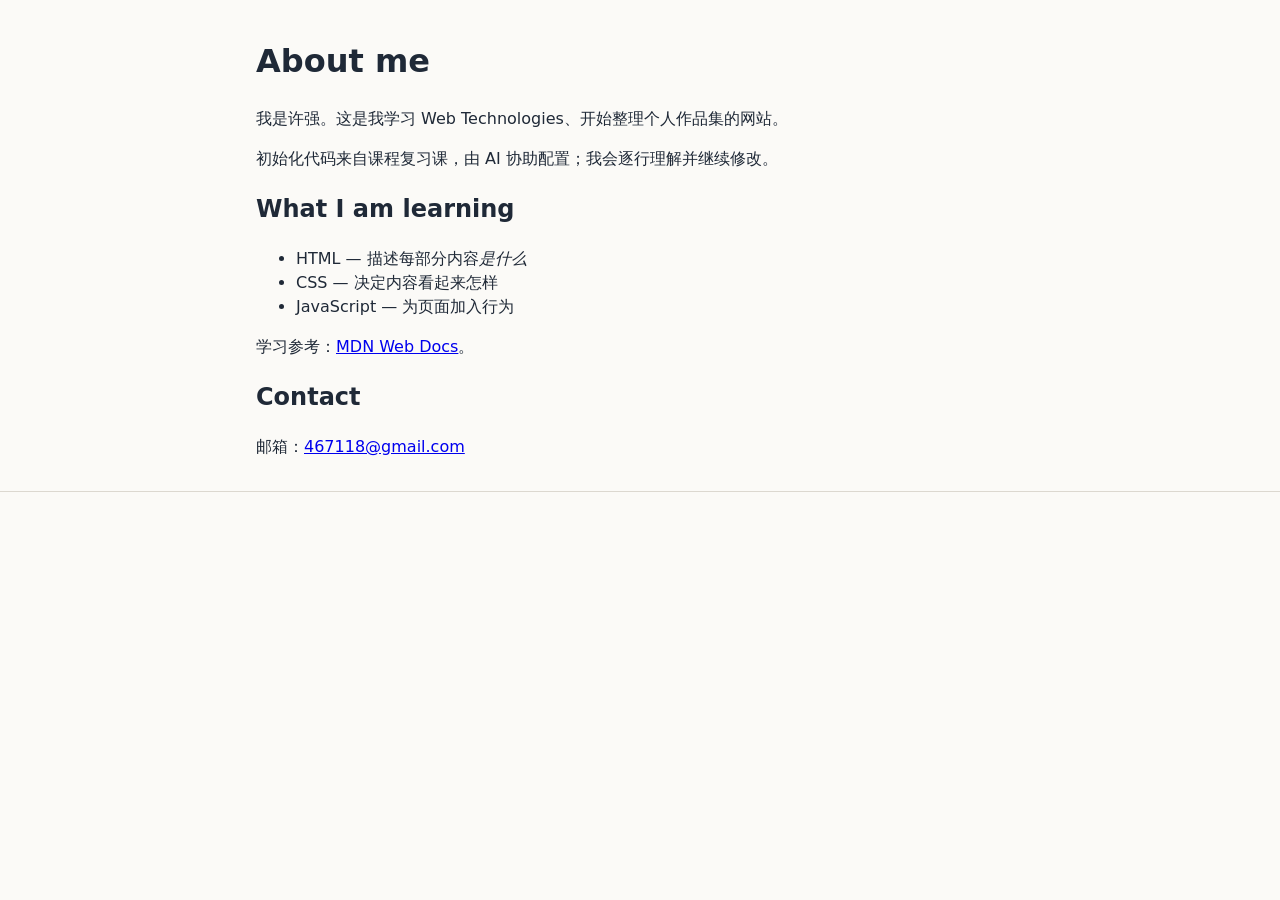
==== about.html @ 77fdcf9f "Initialize course starter with portfolio project plan" ====
<!DOCTYPE html>
<html lang="zh-CN">
<head>
  <meta charset="UTF-8">
  <meta name="viewport" content="width=device-width, initial-scale=1.0">
  <title>About · 许强</title>
  <link rel="icon" href="favicon-32.png" sizes="32x32">
  <link rel="apple-touch-icon" href="apple-touch-icon.png">
  <link rel="stylesheet" href="style.css">
</head>
<body>
  <header id="site-header"></header>
  <main>
    <h1>About me</h1>
    <p>我是许强。这是我学习 Web Technologies、开始整理个人作品集的网站。</p>
    <p>初始化代码来自课程复习课，由 AI 协助配置；我会逐行理解并继续修改。</p>
    <h2>What I am learning</h2>
    <ul>
      <li>HTML — 描述每部分内容<em>是什么</em></li>
      <li>CSS — 决定内容看起来怎样</li>
      <li>JavaScript — 为页面加入行为</li>
    </ul>
    <p>学习参考：<a href="https://developer.mozilla.org">MDN Web Docs</a>。</p>
    <section id="contact">
      <h2>Contact</h2>
      <p>邮箱：<a href="mailto:467118@gmail.com">467118@gmail.com</a></p>
    </section>
  </main>
  <footer id="site-footer"></footer>
  <script src="nav.js"></script>
</body>
</html>
---- style.css ----
/* style.css — one file, linked from every page */

/* 1 · Text: set it once on body, everything inside inherits it */
body {
  margin: 0;
  font-family: system-ui, sans-serif;
  line-height: 1.5;
  color: #1f2937;
  background: #fbfaf7;
}

/* 2 · The content column */
main {
  max-width: 48rem;
  margin: 0 auto;
  padding: 1rem 2rem;
}

img {
  max-width: 100%;
  height: auto;
}

/* 3 · The homepage hero: one wide photo, cropped to fit */
.hero img {
  width: 100%;
  height: 20rem;
  object-fit: cover;
  border-radius: 10px;
}

/* 4 · The header: logo left, links centred, action right */
nav {
  display: flex;
  align-items: center;
  gap: 1rem;
  padding: 1rem 2rem;
}

nav .links {
  display: flex;
  gap: 1.5rem;
  margin: 0 auto;
  padding: 0;
  list-style: none;
}

nav a {
  color: #334155;
  text-decoration: none;
}

nav .logo {
  font-weight: 800;
  color: #c2410c;
}

nav .action {
  border: 1.5px solid #0369a1;
  border-radius: 99px;
  padding: .3em 1em;
  color: #0369a1;
}

nav a:hover {
  color: #c2410c;
}

/* 5 · One quote card — the box model */
.quote {
  max-width: 34rem;
  margin-bottom: 1.5rem;
  padding: 1.1em 1.3em;
  background: #fff;
  border: 1px solid #dcd8d0;
  border-left: 4px solid #c2410c;
  border-radius: 10px;
}

.quote blockquote {
  margin: 0;
}

/* 6 · Use the id so quote footers are not affected */
#site-footer {
  padding: 1rem 2rem;
  border-top: 1px solid #dcd8d0;
  color: #6b7280;
}
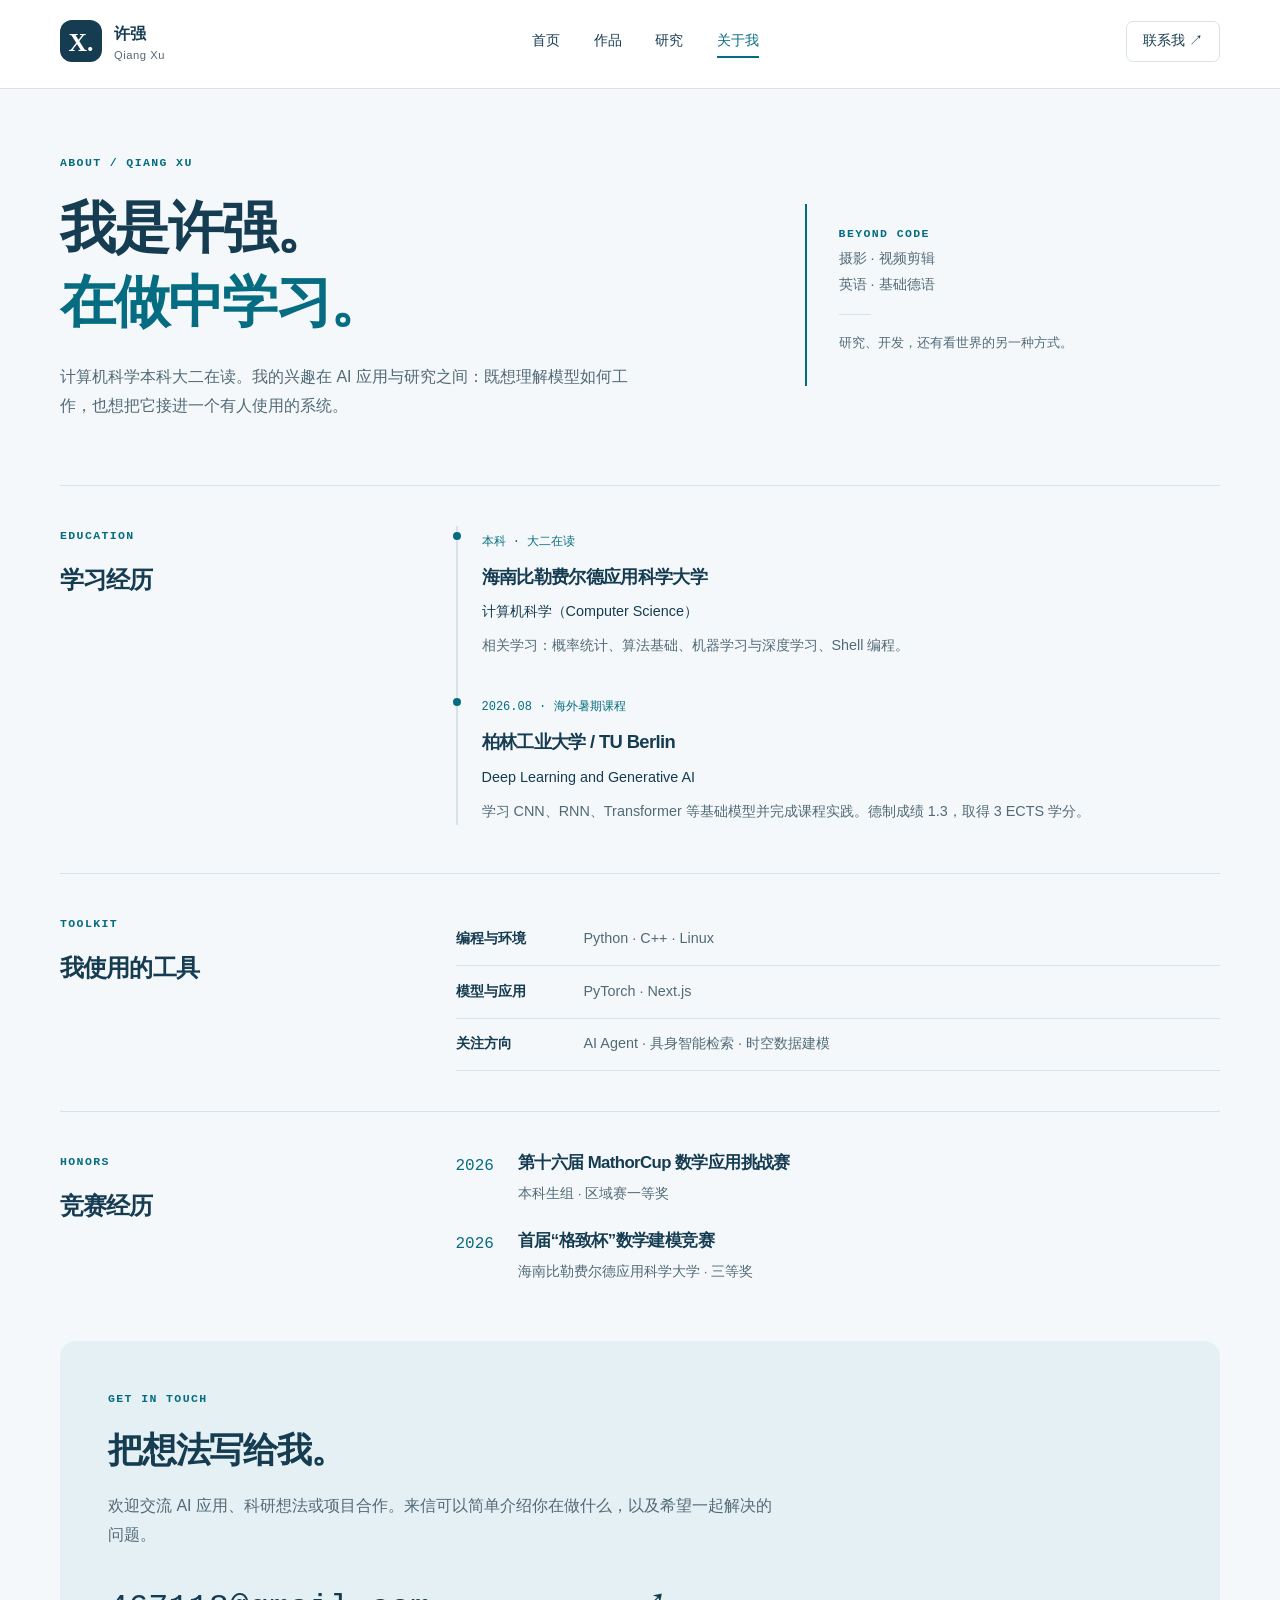
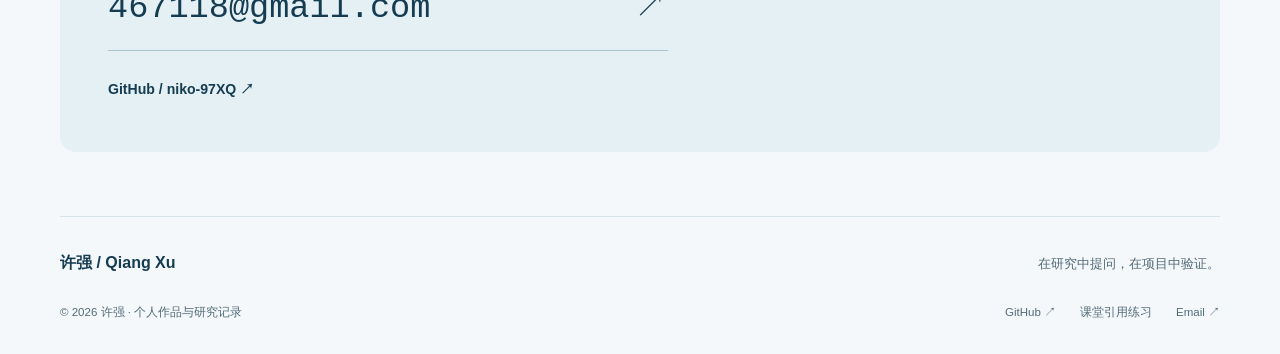
==== commit 6c1f17df: "Personalize portfolio with projects, research and education" ====
--- a/about.html
+++ b/about.html
@@ -3,30 +3,28 @@
 <head>
   <meta charset="UTF-8">
   <meta name="viewport" content="width=device-width, initial-scale=1.0">
-  <title>About · 许强</title>
+  <meta name="description" content="许强的教育背景、柏林工业大学暑期课程、数学建模竞赛经历、技术技能与联系方式。">
+  <meta name="theme-color" content="#163c52">
+  <meta property="og:title" content="关于我 · 许强 Qiang Xu">
+  <meta property="og:description" content="许强的教育背景、柏林工业大学暑期课程、数学建模竞赛经历、技术技能与联系方式。">
+  <meta property="og:type" content="website">
+  <meta property="og:image" content="https://raw.githubusercontent.com/niko-97XQ/webproject/main/images/og-image.jpg">
+  <meta name="twitter:card" content="summary_large_image">
+  <title>关于我 · 许强 Qiang Xu</title>
   <link rel="icon" href="favicon-32.png" sizes="32x32">
   <link rel="apple-touch-icon" href="apple-touch-icon.png">
   <link rel="stylesheet" href="style.css">
 </head>
 <body>
+  <a class="skip-link" href="#main">跳到主要内容</a>
   <header id="site-header"></header>
-  <main>
-    <h1>About me</h1>
-    <p>我是许强。这是我学习 Web Technologies、开始整理个人作品集的网站。</p>
-    <p>初始化代码来自课程复习课，由 AI 协助配置；我会逐行理解并继续修改。</p>
-    <h2>What I am learning</h2>
-    <ul>
-      <li>HTML — 描述每部分内容<em>是什么</em></li>
-      <li>CSS — 决定内容看起来怎样</li>
-      <li>JavaScript — 为页面加入行为</li>
-    </ul>
-    <p>学习参考：<a href="https://developer.mozilla.org">MDN Web Docs</a>。</p>
-    <section id="contact">
-      <h2>Contact</h2>
-      <p>邮箱：<a href="mailto:467118@gmail.com">467118@gmail.com</a></p>
-    </section>
-  </main>
+  <main id="main">
+<header class="page-heading about-heading"><div><p class="eyebrow">ABOUT / QIANG XU</p><h1>我是许强。<br><span>在做中学习。</span></h1><p>计算机科学本科大二在读。我的兴趣在 AI 应用与研究之间：既想理解模型如何工作，也想把它接进一个有人使用的系统。</p></div><div class="about-note"><span class="eyebrow">BEYOND CODE</span><p>摄影 · 视频剪辑<br>英语 · 基础德语</p><span class="small-rule" aria-hidden="true"></span><p>研究、开发，还有看世界的另一种方式。</p></div></header>
+<section class="about-section"><div><p class="eyebrow">EDUCATION</p><h2>学习经历</h2></div><div class="timeline"><article><span class="timeline-date">本科 · 大二在读</span><h3>海南比勒费尔德应用科学大学</h3><p>计算机科学（Computer Science）</p><p class="muted">相关学习：概率统计、算法基础、机器学习与深度学习、Shell 编程。</p></article><article><span class="timeline-date">2026.08 · 海外暑期课程</span><h3>柏林工业大学 / TU Berlin</h3><p lang="en">Deep Learning and Generative AI</p><p class="muted">学习 CNN、RNN、Transformer 等基础模型并完成课程实践。德制成绩 1.3，取得 3 ECTS 学分。</p></article></div></section>
+<section class="about-section"><div><p class="eyebrow">TOOLKIT</p><h2>我使用的工具</h2></div><dl class="skill-list"><div><dt>编程与环境</dt><dd>Python · C++ · Linux</dd></div><div><dt>模型与应用</dt><dd>PyTorch · Next.js</dd></div><div><dt>关注方向</dt><dd>AI Agent · 具身智能检索 · 时空数据建模</dd></div></dl></section>
+<section class="about-section"><div><p class="eyebrow">HONORS</p><h2>竞赛经历</h2></div><div class="honors"><article><span class="award-year">2026</span><div><h3>第十六届 MathorCup 数学应用挑战赛</h3><p>本科生组 · 区域赛一等奖</p></div></article><article><span class="award-year">2026</span><div><h3>首届“格致杯”数学建模竞赛</h3><p>海南比勒费尔德应用科学大学 · 三等奖</p></div></article></div></section>
+<section class="contact-section" id="contact"><p class="eyebrow">GET IN TOUCH</p><h2>把想法写给我。</h2><p>欢迎交流 AI 应用、科研想法或项目合作。来信可以简单介绍你在做什么，以及希望一起解决的问题。</p><a class="email-link" href="mailto:467118@gmail.com">467118@gmail.com <span aria-hidden="true">↗</span></a><a class="text-link" href="https://github.com/niko-97XQ">GitHub / niko-97XQ ↗</a></section></main>
   <footer id="site-footer"></footer>
-  <script src="nav.js"></script>
+  <script src="nav.js" defer></script>
 </body>
 </html>
--- a/style.css
+++ b/style.css
@@ -1,89 +1,191 @@
-/* style.css — one file, linked from every page */
-
-/* 1 · Text: set it once on body, everything inside inherits it */
-body {
-  margin: 0;
-  font-family: system-ui, sans-serif;
-  line-height: 1.5;
-  color: #1f2937;
-  background: #fbfaf7;
+/* 原生 HTML / CSS / JavaScript。共享片段保持课堂 DRY 结构。 */
+:root { --ink:#163c52; --muted:#526a77; --paper:#f4f8fa; --white:#fff; --line:#d8e3e9; --blue:#066c81; --pale:#e4f0f3; --accent:#a4492c; --radius:16px; }
+* { box-sizing:border-box; }
+html { scroll-behavior:smooth; scroll-padding-top:2rem; }
+body { margin:0; background:var(--paper); color:var(--ink); font-family:'Segoe UI','Microsoft YaHei',sans-serif; font-size:16px; line-height:1.8; }
+a { color:inherit; text-underline-offset:.25em; }
+a:hover { color:var(--blue); }
+a:focus-visible,button:focus-visible { outline:3px solid var(--accent); outline-offset:5px; }
+button { font:inherit; cursor:pointer; }
+img { max-width:100%; height:auto; display:block; }
+[hidden] { display:none !important; }
+h1,h2,h3,p,ul,dl { margin-top:0; }
+h1,h2,h3 { line-height:1.3; letter-spacing:-.035em; }
+h1 { font-size:clamp(2.5rem,5vw,4.35rem); font-weight:750; margin-bottom:1.6rem; }
+h1 span { color:var(--blue); }
+h2 { font-size:clamp(1.65rem,3vw,2.2rem); margin-bottom:1.2rem; }
+h3 { font-size:1.3rem; }
+p { margin-bottom:1rem; }
+main { width:min(1160px,100% - 6rem); margin:auto; }
+.eyebrow { font-family:Consolas,'Courier New',monospace; font-size:.72rem; letter-spacing:.12em; font-weight:700; color:var(--blue); margin-bottom:1.1rem; }
+.muted,.fine-print { color:var(--muted); }
+.fine-print { font-size:.8rem; margin-top:.8rem; }
+.skip-link { position:absolute; z-index:10; top:0; left:1rem; transform:translateY(-150%); padding:.6rem 1rem; background:var(--ink); color:white; }
+.skip-link:focus { transform:translateY(0); }
+#site-header { background:var(--white); border-bottom:1px solid var(--line); min-height:89px; }
+.site-nav { width:min(1160px,100% - 6rem); margin:auto; display:flex; align-items:center; gap:2rem; padding:1.25rem 0; }
+.logo { display:flex; align-items:center; gap:.75rem; text-decoration:none; font-weight:700; white-space:nowrap; }
+.logo small { font-size:.7rem; display:block; font-weight:500; color:var(--muted); line-height:1.2; letter-spacing:.05em; }
+.monogram { display:grid; place-items:center; width:42px; height:42px; border-radius:12px; background:var(--ink); color:white; font-family:Georgia,serif; font-size:1.6rem; }
+.links { display:flex; gap:2.1rem; list-style:none; padding:0; margin:0 auto; font-size:.9rem; }
+.links a { text-decoration:none; padding:.5rem 0; }
+.links a[aria-current=page] { color:var(--blue); box-shadow:0 2px var(--blue); }
+.nav-contact { border:1px solid var(--line); padding:.45rem 1rem; border-radius:7px; font-size:.85rem; text-decoration:none; white-space:nowrap; }
+.hero { display:grid; grid-template-columns:1.55fr 1fr; align-items:center; gap:5rem; padding:4.5rem 0 3.5rem; }
+.hero-copy h1 { margin-top:1.8rem; }
+.status-dot { display:inline-block; width:7px; height:7px; background:var(--blue); border-radius:50%; margin-right:.5rem; }
+.hero-intro { max-width:34rem; font-size:1.08rem; }
+.hero-note { max-width:31rem; font-size:.9rem; color:var(--muted); }
+.hero-actions { display:flex; align-items:center; gap:1.5rem; flex-wrap:wrap; margin-top:2rem; }
+.button { display:inline-flex; align-items:center; justify-content:center; gap:1.6rem; padding:.8rem 1.3rem; border-radius:7px; font-size:.88rem; font-weight:600; text-decoration:none; }
+.primary { background:var(--ink); color:white; border:1px solid var(--ink); }
+.primary:hover { background:var(--blue); color:white; border-color:var(--blue); }
+.text-link { display:inline-flex; gap:.75rem; align-items:center; font-size:.88rem; font-weight:600; text-decoration:none; }
+.text-link:hover { text-decoration:underline; }
+.profile-card { justify-self:end; width:100%; max-width:325px; background:white; padding:1.1rem; border:1px solid var(--line); border-radius:var(--radius); box-shadow:12px 12px 0 var(--pale); }
+.profile-heading { display:flex; justify-content:space-between; gap:1rem; align-items:baseline; }
+.profile-heading .eyebrow { font-size:.58rem; margin-bottom:1rem; }
+.profile-year { font-size:.7rem; color:var(--muted); }
+.portrait { width:100%; height:220px; object-fit:cover; object-position:center 30%; border-radius:8px; background:var(--paper); }
+.profile-caption { padding-top:1.1rem; }
+.profile-caption h2 { font-size:1.25rem; margin-bottom:.2rem; }
+.profile-caption h2 span { font-family:Georgia,serif; font-size:1rem; font-weight:normal; margin-left:.5rem; }
+.profile-caption p { font-size:.75rem; color:var(--muted); margin-bottom:.8rem; }
+.profile-tags { display:flex; gap:.5rem; }
+.profile-tags span { border:1px solid var(--line); border-radius:5px; padding:.1rem .5rem; font-family:Consolas,monospace; font-size:.65rem; }
+.focus-strip { display:flex; gap:2rem; align-items:center; border-top:1px solid var(--line); border-bottom:1px solid var(--line); padding:1.25rem 0; }
+.focus-strip p { color:var(--muted); font-size:.8rem; margin:0; }
+.focus-strip ul { list-style:none; display:flex; gap:2.4rem; flex-wrap:wrap; margin:0; padding:0; font-size:.9rem; }
+.focus-strip li::before { content:'↗'; color:var(--blue); margin-right:.6rem; }
+.section-block { padding:4rem 0; }
+.section-heading { display:flex; align-items:end; justify-content:space-between; gap:2rem; margin-bottom:2rem; }
+.section-heading h2 { margin:0; }
+.section-heading .eyebrow { margin-bottom:.5rem; }
+.featured-grid { display:grid; grid-template-columns:1fr 1fr; gap:1.75rem; }
+.feature-card { overflow:hidden; border:1px solid var(--line); border-radius:var(--radius); background:white; }
+.feature-visual { height:250px; display:grid; place-items:center; overflow:hidden; text-decoration:none; padding:1.6rem; }
+.document-visual { background:#d9e9ee; }
+.paper-sheet { width:73%; max-width:290px; background:white; padding:1.25rem 1.5rem; box-shadow:7px 7px 0 #b5cfd8; transform:rotate(-4deg); transition:transform .2s; }
+.feature-visual:hover .paper-sheet { transform:rotate(0deg); }
+.paper-sheet>span { font-family:Consolas,monospace; font-size:.52rem; letter-spacing:.06em; }
+.paper-title { font-size:1.7rem; line-height:1.35; font-weight:700; margin:.8rem 0; }
+.paper-lines { height:18px; width:75%; border-top:2px solid var(--line); border-bottom:2px solid var(--line); margin-bottom:.75rem; }
+.paper-badge { color:var(--blue); }
+.agent-visual { background:#e6edf8; }
+.flow-panel { width:90%; max-width:330px; }
+.flow-label { font-family:Consolas,monospace; font-size:.56rem; color:#3c5278; }
+.chat-bubble { width:fit-content; background:white; border-radius:9px 9px 9px 0; padding:.6rem .8rem; margin-top:1rem; font-size:.82rem; }
+.chat-bubble.reply { margin-left:auto; background:#365579; color:white; border-radius:9px 9px 0 9px; }
+.handoff { display:flex; justify-content:space-around; margin-top:1.25rem; gap:1rem; font-size:.72rem; color:#365579; }
+.feature-body { padding:1.6rem 1.7rem 1.8rem; }
+.feature-body .eyebrow { font-size:.6rem; }
+.feature-body h3 { margin-bottom:.8rem; }
+.feature-body h3 a { text-decoration:none; }
+.feature-body>p:not(.eyebrow) { color:var(--muted); font-size:.88rem; }
+.research-teaser { display:grid; grid-template-columns:1fr 1fr; gap:4rem; border-top:1px solid var(--line); }
+.research-teaser h2 { margin-bottom:0; }
+.research-teaser>div:last-child { color:var(--muted); padding-top:2rem; }
+.contact-banner { margin-bottom:4rem; padding:2.5rem 3rem; border-radius:var(--radius); background:var(--pale); display:flex; align-items:center; justify-content:space-between; gap:2rem; }
+.contact-banner h2 { font-size:1.65rem; margin-bottom:.7rem; }
+.contact-banner p:last-child { margin:0; font-size:.9rem; color:var(--muted); }
+#site-footer { border-top:1px solid var(--line); width:min(1160px,100% - 6rem); padding:2rem 0; margin:auto; }
+.footer-top,.footer-bottom { display:flex; align-items:center; justify-content:space-between; gap:1rem; }
+.footer-top { margin-bottom:1.5rem; }
+.footer-top p { margin:0; color:var(--muted); font-size:.8rem; }
+.footer-name { font-size:1rem; font-weight:700; text-decoration:none; }
+.footer-bottom { font-size:.72rem; color:var(--muted); }
+.footer-bottom p { margin:0; }
+.footer-bottom>div { display:flex; gap:1.5rem; flex-wrap:wrap; }
+.footer-bottom a { text-decoration:none; }
+.page-heading { padding:4rem 0 3rem; max-width:780px; }
+.page-heading>p:last-child { color:var(--muted); max-width:44rem; }
+.page-heading h1 { font-size:clamp(2.25rem,4.4vw,3.6rem); }
+.filter-bar { display:flex; align-items:center; gap:.7rem; flex-wrap:wrap; padding-bottom:1.5rem; border-bottom:1px solid var(--line); }
+.filter-button { padding:.45rem .95rem; border:1px solid var(--line); border-radius:6px; color:var(--muted); background:white; font-size:.8rem; }
+.filter-button[aria-pressed=true] { background:var(--ink); border-color:var(--ink); color:white; }
+#filter-status { margin:0 0 0 auto; font-size:.75rem; color:var(--muted); }
+.project-entry { display:grid; grid-template-columns:1fr 2.5fr; gap:3rem; padding:3rem 0; border-bottom:1px solid var(--line); scroll-margin-top:2rem; }
+.project-side { padding:1.5rem; background:var(--pale); border-radius:12px; align-self:start; }
+.project-symbol { display:block; font-family:Consolas,monospace; font-size:2.4rem; margin-bottom:1.5rem; }
+.project-side .eyebrow { font-size:.6rem; }
+.serif { font-family:Georgia,serif; }
+.badge { display:inline-block; font-size:.7rem; padding:.2rem .65rem; background:white; border:1px solid var(--line); border-radius:5px; color:var(--muted); }
+.project-content h2 { margin-top:.3rem; font-size:1.65rem; }
+.lead { font-weight:600; }
+.project-content>p:not(.lead) { color:var(--muted); font-size:.93rem; }
+.project-facts { margin:1.5rem 0; font-size:.88rem; }
+.project-facts dt { font-weight:700; margin-top:.9rem; }
+.project-facts dd { margin:0; color:var(--muted); }
+.tags { display:flex; gap:.5rem; flex-wrap:wrap; list-style:none; padding:0; margin:1.2rem 0; }
+.tags li { font-size:.68rem; color:var(--blue); background:var(--pale); border-radius:4px; padding:.2rem .6rem; }
+.end-note { padding:2.5rem 0 4rem; font-size:.9rem; color:var(--muted); }
+.end-note h2 { font-size:1.35rem; color:var(--ink); }
+.publication { border:1px solid #b5cdd7; border-top:4px solid var(--blue); border-radius:12px; background:white; padding:2.3rem 2.5rem; }
+.publication-header { display:flex; align-items:center; justify-content:space-between; gap:1rem; margin-bottom:1.5rem; }
+.publication-header .eyebrow { margin:0; }
+.publication h2 { font-family:Georgia,'Times New Roman',serif; font-weight:normal; max-width:850px; font-size:clamp(1.5rem,3vw,2rem); line-height:1.4; letter-spacing:-.015em; overflow-wrap:anywhere; }
+.publication>p { max-width:850px; }
+.authors { color:var(--blue); font-size:.85rem; }
+.accepted { color:var(--blue); background:var(--pale); }
+.research-entry { display:grid; grid-template-columns:1fr 1.2fr; gap:3rem; padding:2rem 0; border-top:1px solid var(--line); }
+.research-entry h3 { margin:1rem 0; }
+.research-question { color:var(--blue); font-size:.9rem; }
+.research-entry>div:last-child { color:var(--muted); font-size:.9rem; }
+.about-heading { max-width:none; display:grid; grid-template-columns:1.6fr 1fr; gap:5rem; align-items:center; }
+.about-heading>div>p:last-child { max-width:36rem; color:var(--muted); }
+.about-note { border-left:2px solid var(--blue); padding:1rem 0 1rem 2rem; color:var(--muted); font-size:.9rem; }
+.about-note p:last-child { font-size:.8rem; }
+.small-rule { display:block; width:2rem; border-top:1px solid var(--line); margin:1rem 0; }
+.about-section { display:grid; grid-template-columns:1fr 2.2fr; gap:3rem; padding:2.5rem 0; border-top:1px solid var(--line); }
+.about-section h2 { font-size:1.5rem; }
+.timeline article { border-left:2px solid var(--line); padding:0 0 1.5rem 1.5rem; position:relative; }
+.timeline article:last-child { padding-bottom:0; }
+.timeline article::before { content:''; position:absolute; left:-5px; top:.4rem; width:8px; height:8px; background:var(--blue); border-radius:50%; }
+.timeline-date { font-family:Consolas,'Microsoft YaHei',monospace; color:var(--blue); font-size:.75rem; }
+.timeline h3 { margin:.65rem 0; font-size:1.15rem; }
+.timeline p { font-size:.9rem; margin-bottom:.5rem; }
+.skill-list { margin:0; }
+.skill-list>div { display:grid; grid-template-columns:8rem 1fr; padding:.8rem 0; border-bottom:1px solid var(--line); font-size:.9rem; }
+.skill-list dt { font-weight:600; }
+.skill-list dd { margin:0; color:var(--muted); }
+.honors article { display:flex; gap:1.5rem; margin-bottom:1.5rem; }
+.honors article:last-child { margin:0; }
+.honors h3 { font-size:1.05rem; margin-bottom:.5rem; }
+.honors p { font-size:.85rem; color:var(--muted); margin:0; }
+.award-year { color:var(--blue); font-family:Consolas,monospace; }
+.contact-section { margin:1rem 0 4rem; background:var(--pale); border-radius:var(--radius); padding:3rem; }
+.contact-section>p { max-width:42rem; color:var(--muted); }
+.contact-section .eyebrow { color:var(--blue); }
+.email-link { display:flex; align-items:center; justify-content:space-between; gap:1rem; max-width:35rem; font-family:Consolas,monospace; font-size:clamp(1.2rem,3vw,2.1rem); text-decoration:none; border-bottom:1px solid #aac4cf; padding-bottom:.7rem; margin:1.8rem 0 1.5rem; overflow-wrap:anywhere; }
+.quote-grid { display:grid; grid-template-columns:1fr 1fr; gap:1.5rem; }
+.quote { border:1px solid var(--line); border-radius:var(--radius); background:white; padding:2rem; }
+.quote blockquote { margin:0 0 1.5rem; font-family:Georgia,'Microsoft YaHei',serif; font-size:1.2rem; }
+.quote footer { font-size:.8rem; color:var(--muted); }
+.load-note { color:var(--muted); font-size:.8rem; margin:1rem; }
+@media(min-width:1400px) { .hero { padding-block:5rem 4rem; } }
+@media(max-width:900px) { main,.site-nav,#site-footer { width:calc(100% - 3rem); } .hero { gap:2rem; grid-template-columns:1.4fr 1fr; } .hero h1 { font-size:3rem; } .hero-intro { font-size:1rem; } .links { gap:1.25rem; } .profile-card { max-width:290px; } .portrait { height:200px; } .about-heading { gap:2rem; } }
+@media(max-width:650px) {
+  body { font-size:15px; } main,.site-nav,#site-footer { width:calc(100% - 2.5rem); }
+  #site-header { min-height:125px; } .site-nav { flex-wrap:wrap; justify-content:space-between; gap:1rem; padding:1rem 0; }
+  .logo { font-size:.9rem; }.monogram { width:36px; height:36px; font-size:1.35rem; }.nav-contact { font-size:.75rem; }
+  .links { order:3; width:100%; justify-content:space-between; margin:0; gap:1rem; font-size:.85rem; }
+  .links a { display:inline-block; padding:.15rem 0; }
+  .hero { grid-template-columns:1fr; padding:2.5rem 0; gap:2rem; }.hero h1 { font-size:clamp(2.3rem,8.8vw,3rem); }.hero-copy h1 { margin-top:1.25rem; }.hero-actions { gap:1.25rem; }
+  .profile-card { max-width:none; justify-self:stretch; display:grid; grid-template-columns:95px 1fr; gap:.25rem 1rem; padding:1rem; box-shadow:6px 6px 0 var(--pale); }
+  .profile-heading { grid-column:2; }.profile-heading .eyebrow { margin:0; font-size:.52rem; }.profile-year { display:none; }
+  .portrait { grid-column:1; grid-row:1 / 4; height:125px; }.profile-caption { padding-top:.2rem; }.profile-caption h2 { font-size:1.1rem; }.profile-caption h2 span { font-size:.8rem; }.profile-caption p { font-size:.65rem; }.profile-tags { flex-wrap:wrap; gap:.3rem; align-content:start; }.profile-tags span { font-size:.58rem; }
+  .focus-strip { align-items:start; gap:1rem; }.focus-strip p { white-space:nowrap; font-size:.7rem; }.focus-strip ul { gap:.5rem 1rem; font-size:.75rem; }
+  .section-block { padding:2.5rem 0; }.section-heading { gap:1rem; align-items:center; }.section-heading h2 { font-size:1.55rem; }.section-heading>.text-link { font-size:.75rem; white-space:nowrap; }.section-heading>.muted { font-size:.7rem; }
+  .featured-grid,.research-teaser,.research-entry,.about-heading,.about-section,.quote-grid { grid-template-columns:1fr; gap:1.5rem; }
+  .feature-visual { height:220px; }.feature-body { padding:1.4rem; }.research-teaser>div:last-child { padding:0; }
+  .contact-banner { flex-direction:column; align-items:start; padding:1.8rem; margin-bottom:2.5rem; gap:1.5rem; }.contact-banner h2 { font-size:1.4rem; }
+  .footer-top,.footer-bottom { flex-direction:column; align-items:start; }.footer-top { margin-bottom:1rem; }.footer-bottom>div { gap:1rem; }
+  .page-heading { padding:2.5rem 0 2rem; }.page-heading h1 { font-size:2.3rem; }
+  .filter-bar { gap:.4rem; }.filter-button { padding:.4rem .65rem; font-size:.75rem; }#filter-status { width:100%; margin:.4rem 0 0; }
+  .project-entry { grid-template-columns:1fr; gap:1.5rem; padding:2rem 0; }.project-side { padding:1rem 1.2rem; }.project-symbol { display:inline-block; font-size:1.5rem; margin:0 1rem 0 0; vertical-align:middle; }.project-side .eyebrow { display:inline-block; margin:0 0 .7rem; }.project-side .badge { display:block; width:fit-content; margin-top:.5rem; }.project-content h2 { font-size:1.5rem; }
+  .publication { padding:1.5rem; }.publication-header { flex-wrap:wrap; gap:.5rem; }.publication h2 { font-size:1.45rem; }
+  .research-entry { padding:1.7rem 0; }.research-entry h3 { font-size:1.2rem; }.research-entry p:last-child { margin:0; }
+  .about-note { padding:0 0 0 1.2rem; }.about-section { gap:1rem; padding:2rem 0; }.about-section h2 { margin-bottom:.4rem; }.skill-list>div { grid-template-columns:1fr; gap:.2rem; }.honors article { gap:1rem; }
+  .contact-section { padding:1.6rem; margin-bottom:2.5rem; }.email-link { font-size:1.2rem; }.quote { padding:1.5rem; }
 }
-
-/* 2 · The content column */
-main {
-  max-width: 48rem;
-  margin: 0 auto;
-  padding: 1rem 2rem;
-}
-
-img {
-  max-width: 100%;
-  height: auto;
-}
-
-/* 3 · The homepage hero: one wide photo, cropped to fit */
-.hero img {
-  width: 100%;
-  height: 20rem;
-  object-fit: cover;
-  border-radius: 10px;
-}
-
-/* 4 · The header: logo left, links centred, action right */
-nav {
-  display: flex;
-  align-items: center;
-  gap: 1rem;
-  padding: 1rem 2rem;
-}
-
-nav .links {
-  display: flex;
-  gap: 1.5rem;
-  margin: 0 auto;
-  padding: 0;
-  list-style: none;
-}
-
-nav a {
-  color: #334155;
-  text-decoration: none;
-}
-
-nav .logo {
-  font-weight: 800;
-  color: #c2410c;
-}
-
-nav .action {
-  border: 1.5px solid #0369a1;
-  border-radius: 99px;
-  padding: .3em 1em;
-  color: #0369a1;
-}
-
-nav a:hover {
-  color: #c2410c;
-}
-
-/* 5 · One quote card — the box model */
-.quote {
-  max-width: 34rem;
-  margin-bottom: 1.5rem;
-  padding: 1.1em 1.3em;
-  background: #fff;
-  border: 1px solid #dcd8d0;
-  border-left: 4px solid #c2410c;
-  border-radius: 10px;
-}
-
-.quote blockquote {
-  margin: 0;
-}
-
-/* 6 · Use the id so quote footers are not affected */
-#site-footer {
-  padding: 1rem 2rem;
-  border-top: 1px solid #dcd8d0;
-  color: #6b7280;
-}
+@media(prefers-reduced-motion:reduce) { html { scroll-behavior:auto; } * { transition:none !important; } }
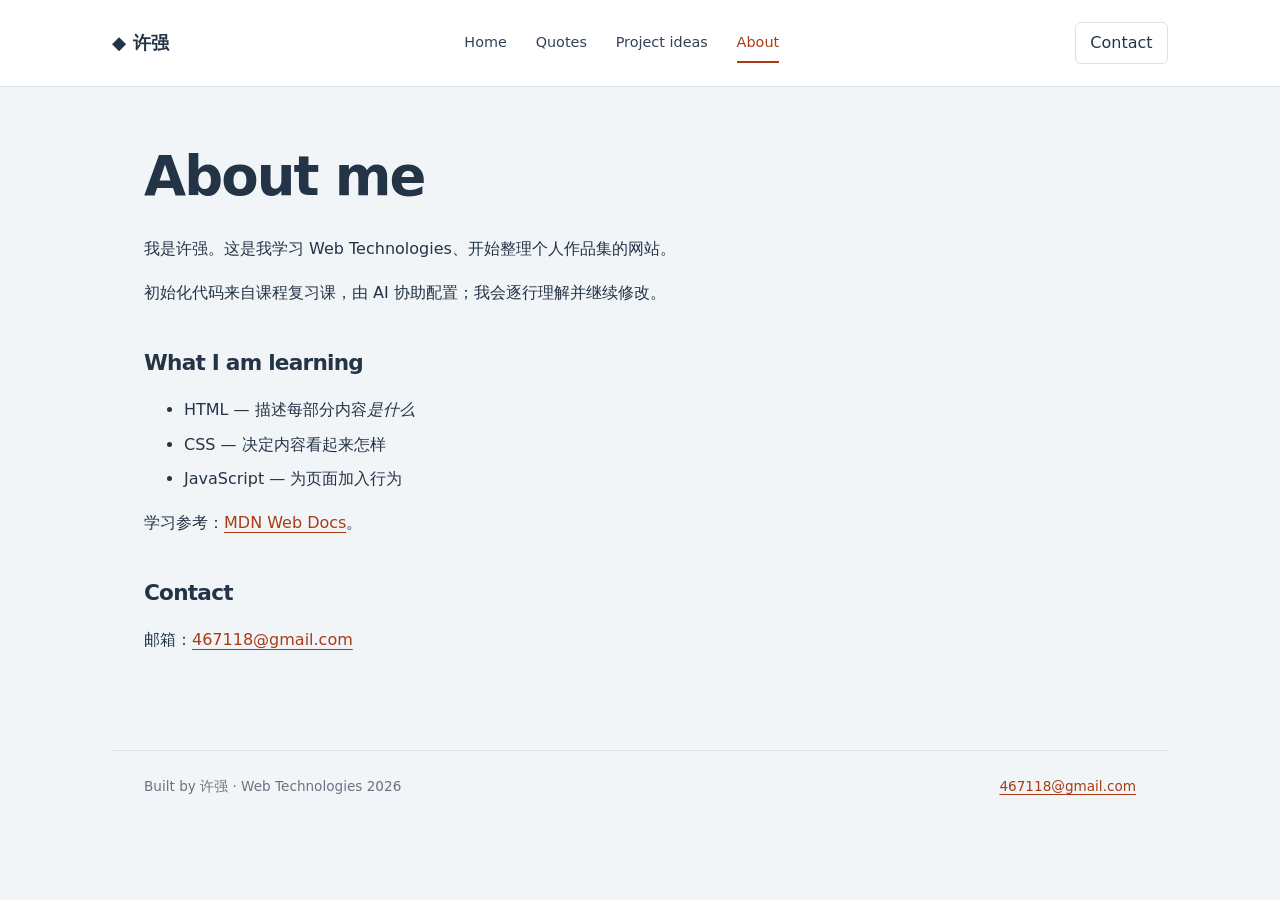
==== commit 29c6efb9: "Revert personalized portfolio and restore previous course website" ====
--- a/about.html
+++ b/about.html
@@ -3,28 +3,30 @@
 <head>
   <meta charset="UTF-8">
   <meta name="viewport" content="width=device-width, initial-scale=1.0">
-  <meta name="description" content="许强的教育背景、柏林工业大学暑期课程、数学建模竞赛经历、技术技能与联系方式。">
-  <meta name="theme-color" content="#163c52">
-  <meta property="og:title" content="关于我 · 许强 Qiang Xu">
-  <meta property="og:description" content="许强的教育背景、柏林工业大学暑期课程、数学建模竞赛经历、技术技能与联系方式。">
-  <meta property="og:type" content="website">
-  <meta property="og:image" content="https://raw.githubusercontent.com/niko-97XQ/webproject/main/images/og-image.jpg">
-  <meta name="twitter:card" content="summary_large_image">
-  <title>关于我 · 许强 Qiang Xu</title>
+  <title>About · 许强</title>
   <link rel="icon" href="favicon-32.png" sizes="32x32">
   <link rel="apple-touch-icon" href="apple-touch-icon.png">
   <link rel="stylesheet" href="style.css">
 </head>
 <body>
-  <a class="skip-link" href="#main">跳到主要内容</a>
   <header id="site-header"></header>
-  <main id="main">
-<header class="page-heading about-heading"><div><p class="eyebrow">ABOUT / QIANG XU</p><h1>我是许强。<br><span>在做中学习。</span></h1><p>计算机科学本科大二在读。我的兴趣在 AI 应用与研究之间：既想理解模型如何工作，也想把它接进一个有人使用的系统。</p></div><div class="about-note"><span class="eyebrow">BEYOND CODE</span><p>摄影 · 视频剪辑<br>英语 · 基础德语</p><span class="small-rule" aria-hidden="true"></span><p>研究、开发，还有看世界的另一种方式。</p></div></header>
-<section class="about-section"><div><p class="eyebrow">EDUCATION</p><h2>学习经历</h2></div><div class="timeline"><article><span class="timeline-date">本科 · 大二在读</span><h3>海南比勒费尔德应用科学大学</h3><p>计算机科学（Computer Science）</p><p class="muted">相关学习：概率统计、算法基础、机器学习与深度学习、Shell 编程。</p></article><article><span class="timeline-date">2026.08 · 海外暑期课程</span><h3>柏林工业大学 / TU Berlin</h3><p lang="en">Deep Learning and Generative AI</p><p class="muted">学习 CNN、RNN、Transformer 等基础模型并完成课程实践。德制成绩 1.3，取得 3 ECTS 学分。</p></article></div></section>
-<section class="about-section"><div><p class="eyebrow">TOOLKIT</p><h2>我使用的工具</h2></div><dl class="skill-list"><div><dt>编程与环境</dt><dd>Python · C++ · Linux</dd></div><div><dt>模型与应用</dt><dd>PyTorch · Next.js</dd></div><div><dt>关注方向</dt><dd>AI Agent · 具身智能检索 · 时空数据建模</dd></div></dl></section>
-<section class="about-section"><div><p class="eyebrow">HONORS</p><h2>竞赛经历</h2></div><div class="honors"><article><span class="award-year">2026</span><div><h3>第十六届 MathorCup 数学应用挑战赛</h3><p>本科生组 · 区域赛一等奖</p></div></article><article><span class="award-year">2026</span><div><h3>首届“格致杯”数学建模竞赛</h3><p>海南比勒费尔德应用科学大学 · 三等奖</p></div></article></div></section>
-<section class="contact-section" id="contact"><p class="eyebrow">GET IN TOUCH</p><h2>把想法写给我。</h2><p>欢迎交流 AI 应用、科研想法或项目合作。来信可以简单介绍你在做什么，以及希望一起解决的问题。</p><a class="email-link" href="mailto:467118@gmail.com">467118@gmail.com <span aria-hidden="true">↗</span></a><a class="text-link" href="https://github.com/niko-97XQ">GitHub / niko-97XQ ↗</a></section></main>
+  <main>
+    <h1>About me</h1>
+    <p>我是许强。这是我学习 Web Technologies、开始整理个人作品集的网站。</p>
+    <p>初始化代码来自课程复习课，由 AI 协助配置；我会逐行理解并继续修改。</p>
+    <h2>What I am learning</h2>
+    <ul>
+      <li>HTML — 描述每部分内容<em>是什么</em></li>
+      <li>CSS — 决定内容看起来怎样</li>
+      <li>JavaScript — 为页面加入行为</li>
+    </ul>
+    <p>学习参考：<a href="https://developer.mozilla.org">MDN Web Docs</a>。</p>
+    <section id="contact">
+      <h2>Contact</h2>
+      <p>邮箱：<a href="mailto:467118@gmail.com">467118@gmail.com</a></p>
+    </section>
+  </main>
   <footer id="site-footer"></footer>
-  <script src="nav.js" defer></script>
+  <script src="nav.js"></script>
 </body>
 </html>
--- a/style.css
+++ b/style.css
@@ -1,191 +1,148 @@
-/* 原生 HTML / CSS / JavaScript。共享片段保持课堂 DRY 结构。 */
-:root { --ink:#163c52; --muted:#526a77; --paper:#f4f8fa; --white:#fff; --line:#d8e3e9; --blue:#066c81; --pale:#e4f0f3; --accent:#a4492c; --radius:16px; }
-* { box-sizing:border-box; }
-html { scroll-behavior:smooth; scroll-padding-top:2rem; }
-body { margin:0; background:var(--paper); color:var(--ink); font-family:'Segoe UI','Microsoft YaHei',sans-serif; font-size:16px; line-height:1.8; }
-a { color:inherit; text-underline-offset:.25em; }
-a:hover { color:var(--blue); }
-a:focus-visible,button:focus-visible { outline:3px solid var(--accent); outline-offset:5px; }
-button { font:inherit; cursor:pointer; }
-img { max-width:100%; height:auto; display:block; }
-[hidden] { display:none !important; }
-h1,h2,h3,p,ul,dl { margin-top:0; }
-h1,h2,h3 { line-height:1.3; letter-spacing:-.035em; }
-h1 { font-size:clamp(2.5rem,5vw,4.35rem); font-weight:750; margin-bottom:1.6rem; }
-h1 span { color:var(--blue); }
-h2 { font-size:clamp(1.65rem,3vw,2.2rem); margin-bottom:1.2rem; }
-h3 { font-size:1.3rem; }
-p { margin-bottom:1rem; }
-main { width:min(1160px,100% - 6rem); margin:auto; }
-.eyebrow { font-family:Consolas,'Courier New',monospace; font-size:.72rem; letter-spacing:.12em; font-weight:700; color:var(--blue); margin-bottom:1.1rem; }
-.muted,.fine-print { color:var(--muted); }
-.fine-print { font-size:.8rem; margin-top:.8rem; }
-.skip-link { position:absolute; z-index:10; top:0; left:1rem; transform:translateY(-150%); padding:.6rem 1rem; background:var(--ink); color:white; }
-.skip-link:focus { transform:translateY(0); }
-#site-header { background:var(--white); border-bottom:1px solid var(--line); min-height:89px; }
-.site-nav { width:min(1160px,100% - 6rem); margin:auto; display:flex; align-items:center; gap:2rem; padding:1.25rem 0; }
-.logo { display:flex; align-items:center; gap:.75rem; text-decoration:none; font-weight:700; white-space:nowrap; }
-.logo small { font-size:.7rem; display:block; font-weight:500; color:var(--muted); line-height:1.2; letter-spacing:.05em; }
-.monogram { display:grid; place-items:center; width:42px; height:42px; border-radius:12px; background:var(--ink); color:white; font-family:Georgia,serif; font-size:1.6rem; }
-.links { display:flex; gap:2.1rem; list-style:none; padding:0; margin:0 auto; font-size:.9rem; }
-.links a { text-decoration:none; padding:.5rem 0; }
-.links a[aria-current=page] { color:var(--blue); box-shadow:0 2px var(--blue); }
-.nav-contact { border:1px solid var(--line); padding:.45rem 1rem; border-radius:7px; font-size:.85rem; text-decoration:none; white-space:nowrap; }
-.hero { display:grid; grid-template-columns:1.55fr 1fr; align-items:center; gap:5rem; padding:4.5rem 0 3.5rem; }
-.hero-copy h1 { margin-top:1.8rem; }
-.status-dot { display:inline-block; width:7px; height:7px; background:var(--blue); border-radius:50%; margin-right:.5rem; }
-.hero-intro { max-width:34rem; font-size:1.08rem; }
-.hero-note { max-width:31rem; font-size:.9rem; color:var(--muted); }
-.hero-actions { display:flex; align-items:center; gap:1.5rem; flex-wrap:wrap; margin-top:2rem; }
-.button { display:inline-flex; align-items:center; justify-content:center; gap:1.6rem; padding:.8rem 1.3rem; border-radius:7px; font-size:.88rem; font-weight:600; text-decoration:none; }
-.primary { background:var(--ink); color:white; border:1px solid var(--ink); }
-.primary:hover { background:var(--blue); color:white; border-color:var(--blue); }
-.text-link { display:inline-flex; gap:.75rem; align-items:center; font-size:.88rem; font-weight:600; text-decoration:none; }
-.text-link:hover { text-decoration:underline; }
-.profile-card { justify-self:end; width:100%; max-width:325px; background:white; padding:1.1rem; border:1px solid var(--line); border-radius:var(--radius); box-shadow:12px 12px 0 var(--pale); }
-.profile-heading { display:flex; justify-content:space-between; gap:1rem; align-items:baseline; }
-.profile-heading .eyebrow { font-size:.58rem; margin-bottom:1rem; }
-.profile-year { font-size:.7rem; color:var(--muted); }
-.portrait { width:100%; height:220px; object-fit:cover; object-position:center 30%; border-radius:8px; background:var(--paper); }
-.profile-caption { padding-top:1.1rem; }
-.profile-caption h2 { font-size:1.25rem; margin-bottom:.2rem; }
-.profile-caption h2 span { font-family:Georgia,serif; font-size:1rem; font-weight:normal; margin-left:.5rem; }
-.profile-caption p { font-size:.75rem; color:var(--muted); margin-bottom:.8rem; }
-.profile-tags { display:flex; gap:.5rem; }
-.profile-tags span { border:1px solid var(--line); border-radius:5px; padding:.1rem .5rem; font-family:Consolas,monospace; font-size:.65rem; }
-.focus-strip { display:flex; gap:2rem; align-items:center; border-top:1px solid var(--line); border-bottom:1px solid var(--line); padding:1.25rem 0; }
-.focus-strip p { color:var(--muted); font-size:.8rem; margin:0; }
-.focus-strip ul { list-style:none; display:flex; gap:2.4rem; flex-wrap:wrap; margin:0; padding:0; font-size:.9rem; }
-.focus-strip li::before { content:'↗'; color:var(--blue); margin-right:.6rem; }
-.section-block { padding:4rem 0; }
-.section-heading { display:flex; align-items:end; justify-content:space-between; gap:2rem; margin-bottom:2rem; }
-.section-heading h2 { margin:0; }
-.section-heading .eyebrow { margin-bottom:.5rem; }
-.featured-grid { display:grid; grid-template-columns:1fr 1fr; gap:1.75rem; }
-.feature-card { overflow:hidden; border:1px solid var(--line); border-radius:var(--radius); background:white; }
-.feature-visual { height:250px; display:grid; place-items:center; overflow:hidden; text-decoration:none; padding:1.6rem; }
-.document-visual { background:#d9e9ee; }
-.paper-sheet { width:73%; max-width:290px; background:white; padding:1.25rem 1.5rem; box-shadow:7px 7px 0 #b5cfd8; transform:rotate(-4deg); transition:transform .2s; }
-.feature-visual:hover .paper-sheet { transform:rotate(0deg); }
-.paper-sheet>span { font-family:Consolas,monospace; font-size:.52rem; letter-spacing:.06em; }
-.paper-title { font-size:1.7rem; line-height:1.35; font-weight:700; margin:.8rem 0; }
-.paper-lines { height:18px; width:75%; border-top:2px solid var(--line); border-bottom:2px solid var(--line); margin-bottom:.75rem; }
-.paper-badge { color:var(--blue); }
-.agent-visual { background:#e6edf8; }
-.flow-panel { width:90%; max-width:330px; }
-.flow-label { font-family:Consolas,monospace; font-size:.56rem; color:#3c5278; }
-.chat-bubble { width:fit-content; background:white; border-radius:9px 9px 9px 0; padding:.6rem .8rem; margin-top:1rem; font-size:.82rem; }
-.chat-bubble.reply { margin-left:auto; background:#365579; color:white; border-radius:9px 9px 0 9px; }
-.handoff { display:flex; justify-content:space-around; margin-top:1.25rem; gap:1rem; font-size:.72rem; color:#365579; }
-.feature-body { padding:1.6rem 1.7rem 1.8rem; }
-.feature-body .eyebrow { font-size:.6rem; }
-.feature-body h3 { margin-bottom:.8rem; }
-.feature-body h3 a { text-decoration:none; }
-.feature-body>p:not(.eyebrow) { color:var(--muted); font-size:.88rem; }
-.research-teaser { display:grid; grid-template-columns:1fr 1fr; gap:4rem; border-top:1px solid var(--line); }
-.research-teaser h2 { margin-bottom:0; }
-.research-teaser>div:last-child { color:var(--muted); padding-top:2rem; }
-.contact-banner { margin-bottom:4rem; padding:2.5rem 3rem; border-radius:var(--radius); background:var(--pale); display:flex; align-items:center; justify-content:space-between; gap:2rem; }
-.contact-banner h2 { font-size:1.65rem; margin-bottom:.7rem; }
-.contact-banner p:last-child { margin:0; font-size:.9rem; color:var(--muted); }
-#site-footer { border-top:1px solid var(--line); width:min(1160px,100% - 6rem); padding:2rem 0; margin:auto; }
-.footer-top,.footer-bottom { display:flex; align-items:center; justify-content:space-between; gap:1rem; }
-.footer-top { margin-bottom:1.5rem; }
-.footer-top p { margin:0; color:var(--muted); font-size:.8rem; }
-.footer-name { font-size:1rem; font-weight:700; text-decoration:none; }
-.footer-bottom { font-size:.72rem; color:var(--muted); }
-.footer-bottom p { margin:0; }
-.footer-bottom>div { display:flex; gap:1.5rem; flex-wrap:wrap; }
-.footer-bottom a { text-decoration:none; }
-.page-heading { padding:4rem 0 3rem; max-width:780px; }
-.page-heading>p:last-child { color:var(--muted); max-width:44rem; }
-.page-heading h1 { font-size:clamp(2.25rem,4.4vw,3.6rem); }
-.filter-bar { display:flex; align-items:center; gap:.7rem; flex-wrap:wrap; padding-bottom:1.5rem; border-bottom:1px solid var(--line); }
-.filter-button { padding:.45rem .95rem; border:1px solid var(--line); border-radius:6px; color:var(--muted); background:white; font-size:.8rem; }
-.filter-button[aria-pressed=true] { background:var(--ink); border-color:var(--ink); color:white; }
-#filter-status { margin:0 0 0 auto; font-size:.75rem; color:var(--muted); }
-.project-entry { display:grid; grid-template-columns:1fr 2.5fr; gap:3rem; padding:3rem 0; border-bottom:1px solid var(--line); scroll-margin-top:2rem; }
-.project-side { padding:1.5rem; background:var(--pale); border-radius:12px; align-self:start; }
-.project-symbol { display:block; font-family:Consolas,monospace; font-size:2.4rem; margin-bottom:1.5rem; }
-.project-side .eyebrow { font-size:.6rem; }
-.serif { font-family:Georgia,serif; }
-.badge { display:inline-block; font-size:.7rem; padding:.2rem .65rem; background:white; border:1px solid var(--line); border-radius:5px; color:var(--muted); }
-.project-content h2 { margin-top:.3rem; font-size:1.65rem; }
-.lead { font-weight:600; }
-.project-content>p:not(.lead) { color:var(--muted); font-size:.93rem; }
-.project-facts { margin:1.5rem 0; font-size:.88rem; }
-.project-facts dt { font-weight:700; margin-top:.9rem; }
-.project-facts dd { margin:0; color:var(--muted); }
-.tags { display:flex; gap:.5rem; flex-wrap:wrap; list-style:none; padding:0; margin:1.2rem 0; }
-.tags li { font-size:.68rem; color:var(--blue); background:var(--pale); border-radius:4px; padding:.2rem .6rem; }
-.end-note { padding:2.5rem 0 4rem; font-size:.9rem; color:var(--muted); }
-.end-note h2 { font-size:1.35rem; color:var(--ink); }
-.publication { border:1px solid #b5cdd7; border-top:4px solid var(--blue); border-radius:12px; background:white; padding:2.3rem 2.5rem; }
-.publication-header { display:flex; align-items:center; justify-content:space-between; gap:1rem; margin-bottom:1.5rem; }
-.publication-header .eyebrow { margin:0; }
-.publication h2 { font-family:Georgia,'Times New Roman',serif; font-weight:normal; max-width:850px; font-size:clamp(1.5rem,3vw,2rem); line-height:1.4; letter-spacing:-.015em; overflow-wrap:anywhere; }
-.publication>p { max-width:850px; }
-.authors { color:var(--blue); font-size:.85rem; }
-.accepted { color:var(--blue); background:var(--pale); }
-.research-entry { display:grid; grid-template-columns:1fr 1.2fr; gap:3rem; padding:2rem 0; border-top:1px solid var(--line); }
-.research-entry h3 { margin:1rem 0; }
-.research-question { color:var(--blue); font-size:.9rem; }
-.research-entry>div:last-child { color:var(--muted); font-size:.9rem; }
-.about-heading { max-width:none; display:grid; grid-template-columns:1.6fr 1fr; gap:5rem; align-items:center; }
-.about-heading>div>p:last-child { max-width:36rem; color:var(--muted); }
-.about-note { border-left:2px solid var(--blue); padding:1rem 0 1rem 2rem; color:var(--muted); font-size:.9rem; }
-.about-note p:last-child { font-size:.8rem; }
-.small-rule { display:block; width:2rem; border-top:1px solid var(--line); margin:1rem 0; }
-.about-section { display:grid; grid-template-columns:1fr 2.2fr; gap:3rem; padding:2.5rem 0; border-top:1px solid var(--line); }
-.about-section h2 { font-size:1.5rem; }
-.timeline article { border-left:2px solid var(--line); padding:0 0 1.5rem 1.5rem; position:relative; }
-.timeline article:last-child { padding-bottom:0; }
-.timeline article::before { content:''; position:absolute; left:-5px; top:.4rem; width:8px; height:8px; background:var(--blue); border-radius:50%; }
-.timeline-date { font-family:Consolas,'Microsoft YaHei',monospace; color:var(--blue); font-size:.75rem; }
-.timeline h3 { margin:.65rem 0; font-size:1.15rem; }
-.timeline p { font-size:.9rem; margin-bottom:.5rem; }
-.skill-list { margin:0; }
-.skill-list>div { display:grid; grid-template-columns:8rem 1fr; padding:.8rem 0; border-bottom:1px solid var(--line); font-size:.9rem; }
-.skill-list dt { font-weight:600; }
-.skill-list dd { margin:0; color:var(--muted); }
-.honors article { display:flex; gap:1.5rem; margin-bottom:1.5rem; }
-.honors article:last-child { margin:0; }
-.honors h3 { font-size:1.05rem; margin-bottom:.5rem; }
-.honors p { font-size:.85rem; color:var(--muted); margin:0; }
-.award-year { color:var(--blue); font-family:Consolas,monospace; }
-.contact-section { margin:1rem 0 4rem; background:var(--pale); border-radius:var(--radius); padding:3rem; }
-.contact-section>p { max-width:42rem; color:var(--muted); }
-.contact-section .eyebrow { color:var(--blue); }
-.email-link { display:flex; align-items:center; justify-content:space-between; gap:1rem; max-width:35rem; font-family:Consolas,monospace; font-size:clamp(1.2rem,3vw,2.1rem); text-decoration:none; border-bottom:1px solid #aac4cf; padding-bottom:.7rem; margin:1.8rem 0 1.5rem; overflow-wrap:anywhere; }
-.quote-grid { display:grid; grid-template-columns:1fr 1fr; gap:1.5rem; }
-.quote { border:1px solid var(--line); border-radius:var(--radius); background:white; padding:2rem; }
-.quote blockquote { margin:0 0 1.5rem; font-family:Georgia,'Microsoft YaHei',serif; font-size:1.2rem; }
-.quote footer { font-size:.8rem; color:var(--muted); }
-.load-note { color:var(--muted); font-size:.8rem; margin:1rem; }
-@media(min-width:1400px) { .hero { padding-block:5rem 4rem; } }
-@media(max-width:900px) { main,.site-nav,#site-footer { width:calc(100% - 3rem); } .hero { gap:2rem; grid-template-columns:1.4fr 1fr; } .hero h1 { font-size:3rem; } .hero-intro { font-size:1rem; } .links { gap:1.25rem; } .profile-card { max-width:290px; } .portrait { height:200px; } .about-heading { gap:2rem; } }
-@media(max-width:650px) {
-  body { font-size:15px; } main,.site-nav,#site-footer { width:calc(100% - 2.5rem); }
-  #site-header { min-height:125px; } .site-nav { flex-wrap:wrap; justify-content:space-between; gap:1rem; padding:1rem 0; }
-  .logo { font-size:.9rem; }.monogram { width:36px; height:36px; font-size:1.35rem; }.nav-contact { font-size:.75rem; }
-  .links { order:3; width:100%; justify-content:space-between; margin:0; gap:1rem; font-size:.85rem; }
-  .links a { display:inline-block; padding:.15rem 0; }
-  .hero { grid-template-columns:1fr; padding:2.5rem 0; gap:2rem; }.hero h1 { font-size:clamp(2.3rem,8.8vw,3rem); }.hero-copy h1 { margin-top:1.25rem; }.hero-actions { gap:1.25rem; }
-  .profile-card { max-width:none; justify-self:stretch; display:grid; grid-template-columns:95px 1fr; gap:.25rem 1rem; padding:1rem; box-shadow:6px 6px 0 var(--pale); }
-  .profile-heading { grid-column:2; }.profile-heading .eyebrow { margin:0; font-size:.52rem; }.profile-year { display:none; }
-  .portrait { grid-column:1; grid-row:1 / 4; height:125px; }.profile-caption { padding-top:.2rem; }.profile-caption h2 { font-size:1.1rem; }.profile-caption h2 span { font-size:.8rem; }.profile-caption p { font-size:.65rem; }.profile-tags { flex-wrap:wrap; gap:.3rem; align-content:start; }.profile-tags span { font-size:.58rem; }
-  .focus-strip { align-items:start; gap:1rem; }.focus-strip p { white-space:nowrap; font-size:.7rem; }.focus-strip ul { gap:.5rem 1rem; font-size:.75rem; }
-  .section-block { padding:2.5rem 0; }.section-heading { gap:1rem; align-items:center; }.section-heading h2 { font-size:1.55rem; }.section-heading>.text-link { font-size:.75rem; white-space:nowrap; }.section-heading>.muted { font-size:.7rem; }
-  .featured-grid,.research-teaser,.research-entry,.about-heading,.about-section,.quote-grid { grid-template-columns:1fr; gap:1.5rem; }
-  .feature-visual { height:220px; }.feature-body { padding:1.4rem; }.research-teaser>div:last-child { padding:0; }
-  .contact-banner { flex-direction:column; align-items:start; padding:1.8rem; margin-bottom:2.5rem; gap:1.5rem; }.contact-banner h2 { font-size:1.4rem; }
-  .footer-top,.footer-bottom { flex-direction:column; align-items:start; }.footer-top { margin-bottom:1rem; }.footer-bottom>div { gap:1rem; }
-  .page-heading { padding:2.5rem 0 2rem; }.page-heading h1 { font-size:2.3rem; }
-  .filter-bar { gap:.4rem; }.filter-button { padding:.4rem .65rem; font-size:.75rem; }#filter-status { width:100%; margin:.4rem 0 0; }
-  .project-entry { grid-template-columns:1fr; gap:1.5rem; padding:2rem 0; }.project-side { padding:1rem 1.2rem; }.project-symbol { display:inline-block; font-size:1.5rem; margin:0 1rem 0 0; vertical-align:middle; }.project-side .eyebrow { display:inline-block; margin:0 0 .7rem; }.project-side .badge { display:block; width:fit-content; margin-top:.5rem; }.project-content h2 { font-size:1.5rem; }
-  .publication { padding:1.5rem; }.publication-header { flex-wrap:wrap; gap:.5rem; }.publication h2 { font-size:1.45rem; }
-  .research-entry { padding:1.7rem 0; }.research-entry h3 { font-size:1.2rem; }.research-entry p:last-child { margin:0; }
-  .about-note { padding:0 0 0 1.2rem; }.about-section { gap:1rem; padding:2rem 0; }.about-section h2 { margin-bottom:.4rem; }.skill-list>div { grid-template-columns:1fr; gap:.2rem; }.honors article { gap:1rem; }
-  .contact-section { padding:1.6rem; margin-bottom:2.5rem; }.email-link { font-size:1.2rem; }.quote { padding:1.5rem; }
+/* style.css — one file, linked from every page */
+
+/* 1 · Text: set it once on body, everything inside inherits it */
+body {
+  margin: 0;
+  font-family: system-ui, sans-serif;
+  line-height: 1.5;
+  color: #1f2937;
+  background: #fbfaf7;
 }
-@media(prefers-reduced-motion:reduce) { html { scroll-behavior:auto; } * { transition:none !important; } }
+
+/* 2 · The content column */
+main {
+  max-width: 48rem;
+  margin: 0 auto;
+  padding: 1rem 2rem;
+}
+
+img {
+  max-width: 100%;
+  height: auto;
+}
+
+/* 3 · The homepage hero: one wide photo, cropped to fit */
+.hero img {
+  width: 100%;
+  height: 20rem;
+  object-fit: cover;
+  border-radius: 10px;
+}
+
+/* 4 · The header: logo left, links centred, action right */
+nav {
+  display: flex;
+  align-items: center;
+  gap: 1rem;
+  padding: 1rem 2rem;
+}
+
+nav .links {
+  display: flex;
+  gap: 1.5rem;
+  margin: 0 auto;
+  padding: 0;
+  list-style: none;
+}
+
+nav a {
+  color: #334155;
+  text-decoration: none;
+}
+
+nav .logo {
+  font-weight: 800;
+  color: #c2410c;
+}
+
+nav .action {
+  border: 1.5px solid #0369a1;
+  border-radius: 99px;
+  padding: .3em 1em;
+  color: #0369a1;
+}
+
+nav a:hover {
+  color: #c2410c;
+}
+
+/* 5 · One quote card — the box model */
+.quote {
+  max-width: 34rem;
+  margin-bottom: 1.5rem;
+  padding: 1.1em 1.3em;
+  background: #fff;
+  border: 1px solid #dcd8d0;
+  border-left: 4px solid #c2410c;
+  border-radius: 10px;
+}
+
+.quote blockquote {
+  margin: 0;
+}
+
+/* 6 · Use the id so quote footers are not affected */
+#site-footer {
+  padding: 1rem 2rem;
+  border-top: 1px solid #dcd8d0;
+  color: #6b7280;
+}
+
+/* A light visual pass: the course structure above stays the same. */
+:root {
+  --ink: #243447;
+  --paper: #f2f5f8;
+  --accent: #a93c15;
+  --line: #d9e1e9;
+}
+* { box-sizing: border-box; }
+body { color: var(--ink); background: var(--paper); line-height: 1.75; }
+a { color: var(--accent); text-underline-offset: .25em; }
+a:focus-visible { outline: 3px solid #0369a1; outline-offset: 5px; border-radius: 3px; }
+main { max-width: 66rem; padding: 3.5rem 2rem 5rem; min-height: 70vh; }
+h1, h2, h3 { line-height: 1.25; letter-spacing: -.035em; }
+h1 { font-size: clamp(2.2rem, 5vw, 3.4rem); margin: 0 0 1.5rem; }
+h2 { font-size: 1.35rem; margin: 2.7rem 0 1.2rem; }
+p, dd { max-width: 46rem; }
+dt { font-weight: 700; margin-top: 1rem; }
+dd { margin: .2rem 0 1rem; color: #526375; }
+li { margin-block: .4rem; }
+#site-header { background: #fff; border-bottom: 1px solid var(--line); }
+nav { max-width: 70rem; margin: auto; padding: 1.15rem 2rem; }
+nav .logo { color: var(--ink); white-space: nowrap; font-size: 1.15rem; }
+nav .links { gap: 1.8rem; font-size: .9rem; }
+nav .links a { display: inline-block; padding: .35rem 0; }
+nav a[aria-current="page"] { color: var(--accent); box-shadow: 0 2px var(--accent); }
+nav .action { border-color: var(--line); color: var(--ink); border-radius: 6px; padding: .35rem .9rem; }
+.hero { position: relative; padding: 1rem 0 3rem; border-bottom: 1px solid var(--line); }
+.eyebrow, .card-label { font-size: .75rem; font-weight: 700; letter-spacing: .12em; color: #526375; }
+.hero h1 { font-family: 'Microsoft YaHei', sans-serif; font-size: clamp(3rem, 7vw, 5.6rem); font-weight: 800; margin: 2rem 0 1.6rem; line-height: 1.16; }
+.hero h1 span { color: var(--accent); }
+.intro { font-size: 1.1rem; color: #526375; }
+.hero-link { display: inline-flex; gap: 2rem; margin-top: 1rem; font-weight: 700; text-decoration: none; }
+.site-cards { display: grid; grid-template-columns: repeat(3, 1fr); gap: 1rem; list-style: none; padding: 0; }
+.site-cards li { margin: 0; }
+.site-cards a { display: flex; flex-direction: column; gap: 1rem; height: 100%; padding: 1.6rem; background: white; border: 1px solid var(--line); border-radius: 8px; color: var(--ink); text-decoration: none; transition: border-color .15s; }
+.site-cards a:hover { border-color: var(--accent); }
+.site-cards strong { display: flex; justify-content: space-between; gap: .5rem; font-size: 1.2rem; }
+.site-cards a > span:last-child { font-size: .85rem; color: #526375; }
+.quote-grid { display: grid; grid-template-columns: repeat(2,1fr); gap: 1.25rem; margin-top: 2rem; }
+.quote { margin: 0; padding: 1.8rem; border-color: var(--line); border-left-color: var(--accent); }
+.quote blockquote p { font-family: Georgia, 'Microsoft YaHei', serif; font-size: 1.25rem; }
+.quote footer { margin-top: 1.5rem; font-size: .8rem; color: #526375; }
+#site-footer { max-width: 66rem; margin: auto; padding: 1.5rem 2rem 2rem; border-color: var(--line); font-size: .85rem; display: flex; justify-content: space-between; gap: 1rem; flex-wrap: wrap; }
+#site-footer p { margin: 0; }
+#site-footer address { font-style: normal; }
+@media (max-width: 700px) {
+  main { padding: 2rem 1.25rem 3rem; }
+  nav { padding: 1rem 1.25rem; flex-wrap: wrap; justify-content: space-between; }
+  nav .links { order: 3; width: 100%; margin: .25rem 0 0; justify-content: space-between; gap: .6rem; font-size: .8rem; }
+  .site-cards, .quote-grid { grid-template-columns: 1fr; }
+  .hero { padding-top: 0; }
+  .hero h1 { margin-top: 1.5rem; }
+  .intro { font-size: .95rem; }
+  #site-footer { padding-inline: 1.25rem; }
+}
+@media (prefers-reduced-motion: reduce) {
+  .site-cards a { transition: none; }
+}
